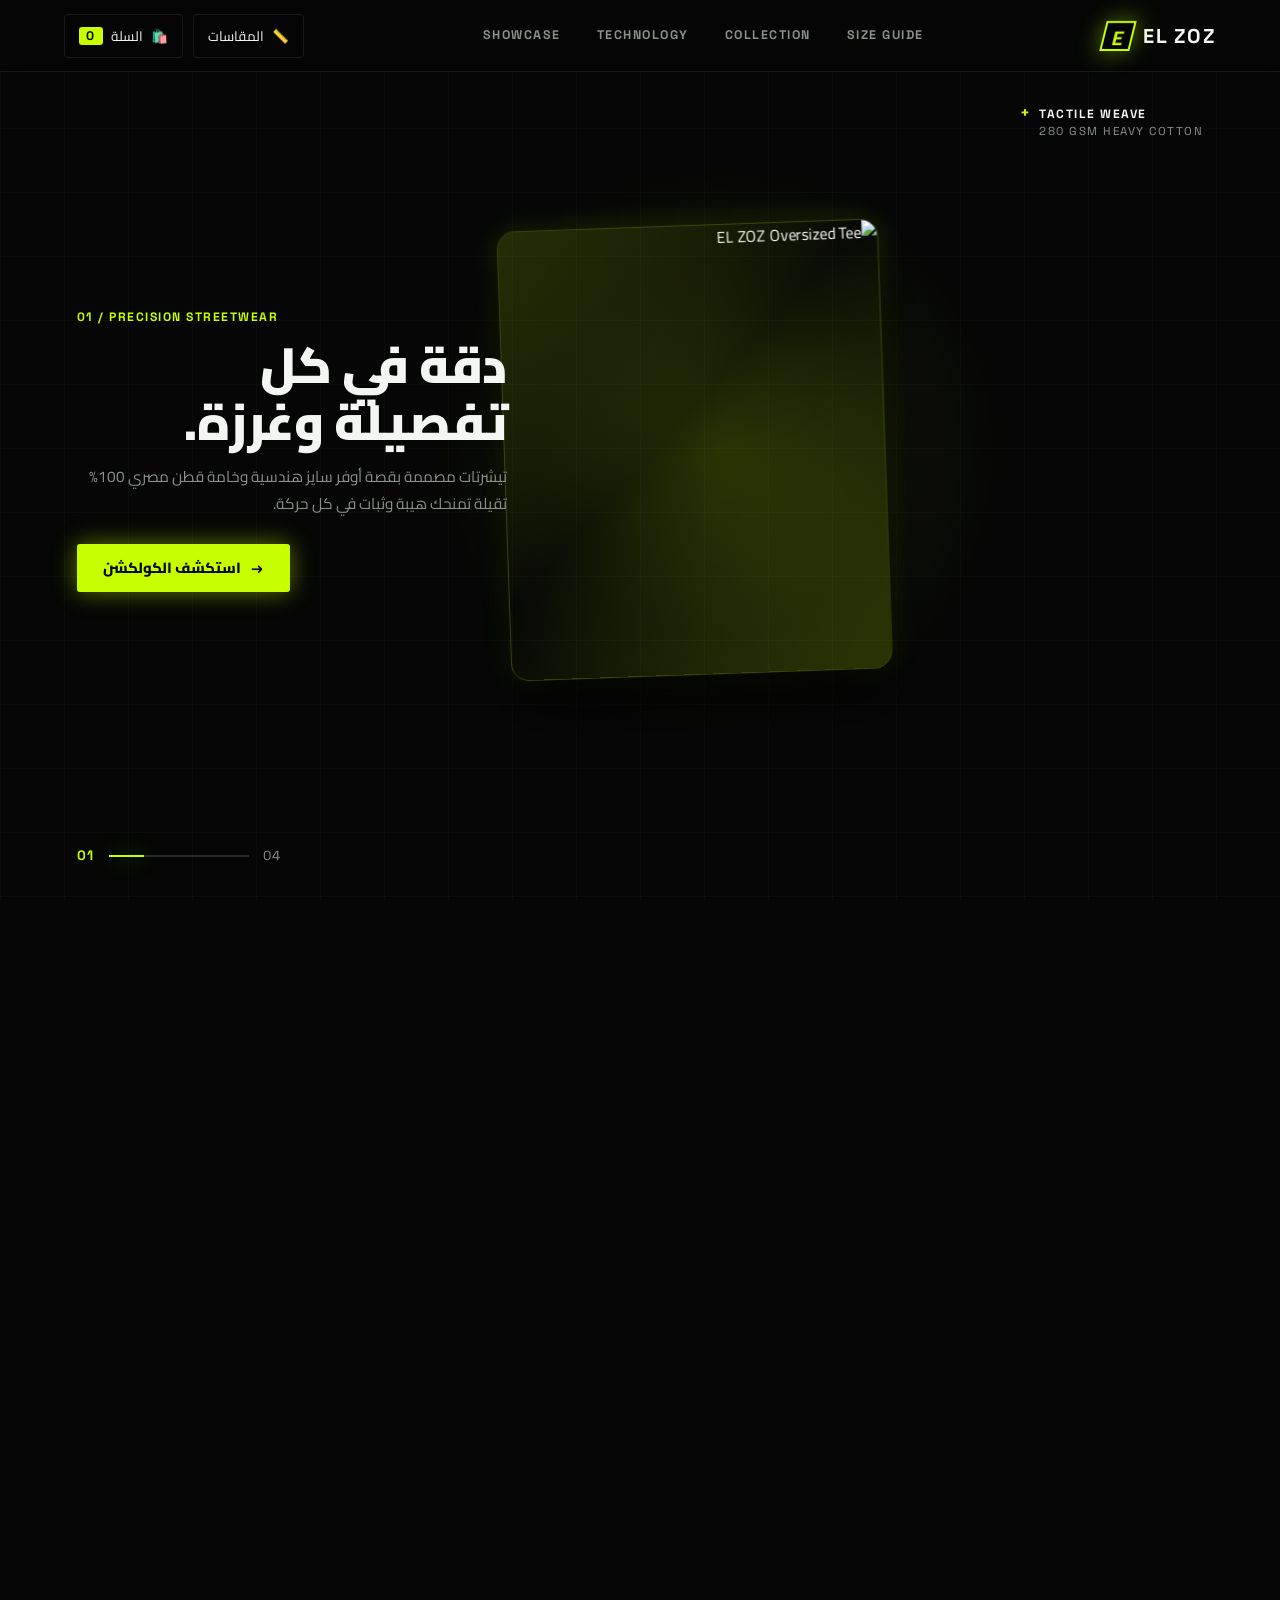
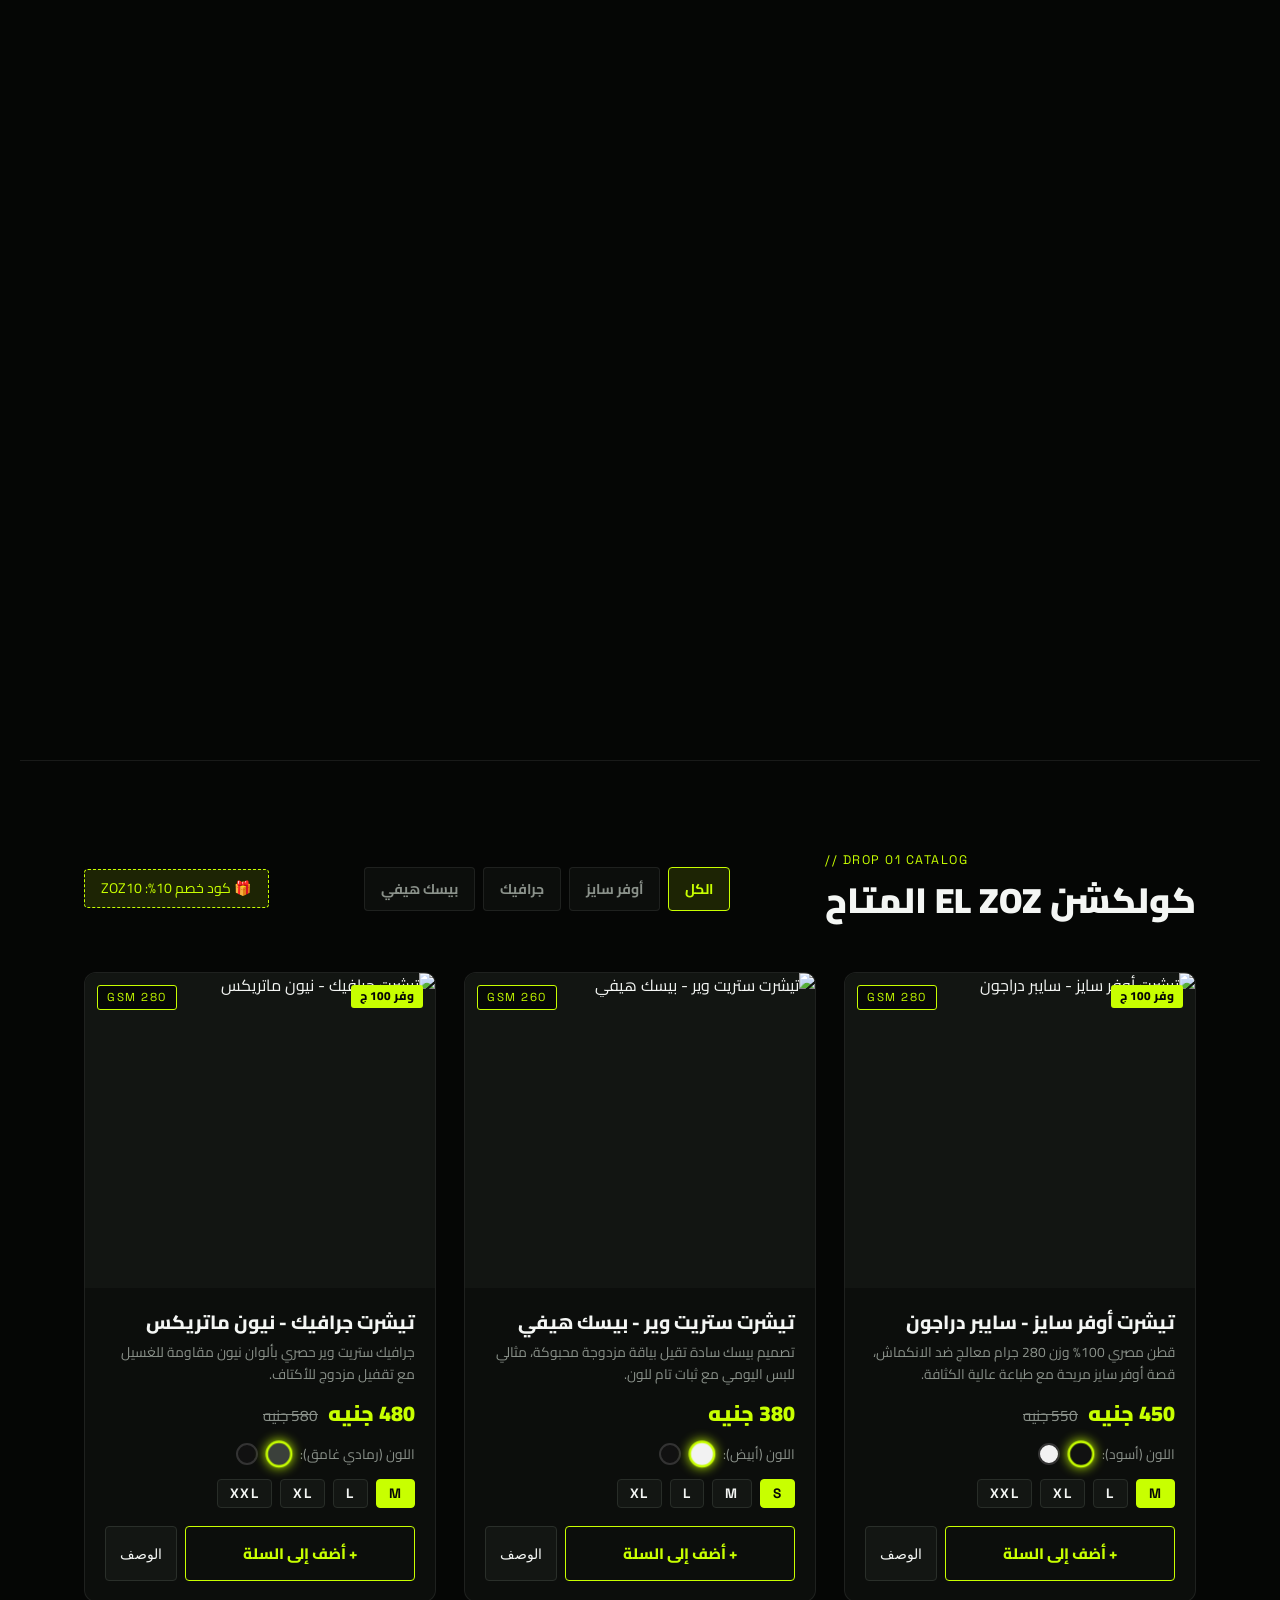
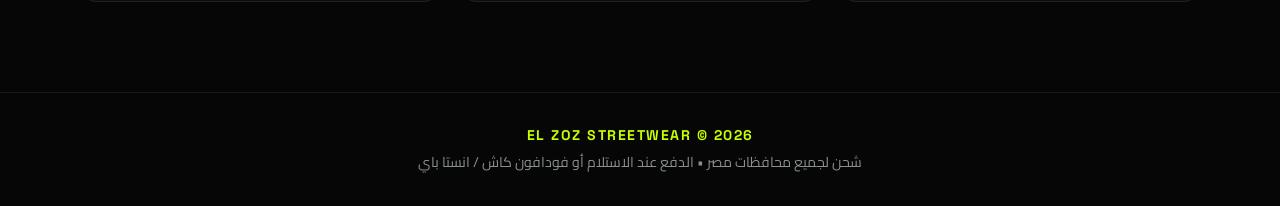
==== index.html @ 8b6547b8 "Initial commit via Netlify [skip ci]" ====
<!DOCTYPE html>
<html lang="ar" dir="rtl">
<head>
    <meta charset="UTF-8">
    <meta name="viewport" content="width=device-width, initial-scale=1.0">
    <title>EL ZOZ | Engineered Streetwear</title>
    <link rel="preconnect" href="https://fonts.googleapis.com">
    <link rel="preconnect" href="https://fonts.gstatic.com" crossorigin>
    <link href="https://fonts.googleapis.com/css2?family=Cairo:wght@400;600;700;800;900&family=Space+Grotesk:wght@500;700&display=swap" rel="stylesheet">
    <link rel="stylesheet" href="css/style.css">
</head>
<body>

    <!-- ================= NAVBAR ================= -->
    <header class="navbar">
        <a href="#showcase" class="brand-logo" dir="ltr">
            <span class="brand-mark" id="navBrandMark">Z</span>
            <span class="brand-name en-font" id="navBrandName">EL ZOZ</span>
        </a>

        <nav class="nav-links en-font" dir="ltr">
            <a href="#showcase" data-jump="0">SHOWCASE</a>
            <a href="#showcase" data-jump="0.55">TECHNOLOGY</a>
            <a href="#collection">COLLECTION</a>
            <a href="javascript:void(0)" onclick="toggleSizeModal(true)">SIZE GUIDE</a>
        </nav>

        <div class="nav-actions">
            <button class="nav-btn" onclick="toggleSizeModal(true)" title="جدول المقاسات">
                <span>📏</span>
                <span class="hide-mobile">المقاسات</span>
            </button>
            <button class="nav-btn cart-trigger" onclick="toggleCart(true)">
                <span>🛍️</span>
                <span class="hide-mobile">السلة</span>
                <span class="cart-badge en-font" id="cartCount">0</span>
            </button>
        </div>
    </header>

    <!-- ================= 4-STAGE SCROLLYTELLING SHOWCASE ================= -->
    <section class="scrolly-wrapper" id="showcase" data-step="1">
        <div class="sticky-stage" id="stickyStage">
            <div class="ambient-glow" id="ambientGlow"></div>
            <div class="tech-grid"></div>

            <!-- العلامة الهندسية العلوية -->
            <div class="hud-telemetry en-font" dir="ltr">
                <span class="plus-mark">+</span>
                <div>
                    <strong id="hudTitle">TACTILE WEAVE</strong>
                    <span id="hudSubtitle">280 GSM HEAVY COTTON</span>
                </div>
            </div>

            <!-- نصوص المرحلة 01 -->
            <div class="stage-copy pos-left active" id="copy-1">
                <span class="stage-tag en-font" dir="ltr" id="stage1Tag">01 / PRECISION STREETWEAR</span>
                <h1 class="stage-title" id="stage1Title">دقة في كل<br>تفصيلة وغرزة.</h1>
                <p class="stage-desc" id="stage1Desc">
                    تيشرتات مصممة بقصة أوفر سايز هندسية وخامة قطن مصري 100% تقيلة تمنحك هيبة وثبات في كل حركة.
                </p>
                <a href="#collection" class="lime-btn">
                    <span>استكشف الكولكشن</span>
                    <span class="en-font">→</span>
                </a>
            </div>

            <!-- نصوص المرحلة 02 -->
            <div class="stage-copy pos-right" id="copy-2">
                <span class="stage-tag en-font" dir="ltr" id="stage2Tag">02 / STREET ARCHITECTURE</span>
                <h2 class="stage-title" id="stage2Title">اكسر<br>المألوف.</h2>
                <p class="stage-desc" id="stage2Desc">
                    كل قطعة مبنية بطبقات طباعة بارزة وتفاصيل جرافيك حصرية تخليك مختلف في أي مكان.
                </p>
            </div>
            <div class="stage-subnote" id="subnote-2">
                كل غرزة معمولة بحساب.
            </div>

            <!-- نصوص المرحلة 03 -->
            <div class="stage-copy pos-left" id="copy-3">
                <span class="stage-tag en-font" dir="ltr" id="stage3Tag">03 / FABRIC TECHNOLOGY</span>
                <h2 class="stage-title" id="stage3Title">مصمم من<br>الداخل ليدوم.</h2>
                <p class="stage-desc" id="stage3Desc">
                    نسيج قطني معالج ضد الانكماش والوبرة مع ياقة مزدوجة محبوكة تحافظ على شكلها الأصلي مهما اتغسلت.
                </p>
                <a href="#collection" class="lime-btn">
                    <span>تصفح الموديلات</span>
                    <span class="en-font">→</span>
                </a>
            </div>

            <!-- نصوص المرحلة 04 -->
            <div class="stage-copy pos-right" id="copy-4">
                <span class="stage-tag en-font" dir="ltr" id="stage4Tag">04 / THE FINAL DROP</span>
                <h2 class="stage-title" id="stage4Title">إحساس مختلف<br>تماماً في اللبس.</h2>
                <p class="stage-desc" id="stage4Desc">
                    إصدار محدود بكميات قليلة جداً.. اختار لونك ومقاسك واطلب أوردرك مباشرة على واتساب.
                </p>
                <a href="#collection" class="lime-btn">
                    <span>تسوق الآن</span>
                    <span class="en-font">↓</span>
                </a>
            </div>

            <!-- العنصر المركزي التفاعلي -->
            <div class="center-stage-object intro-zoom" id="centerObject">
                <div class="garment-frame" id="garmentFrame">
                    <img src="https://images.unsplash.com/photo-1583743814966-8936f5b7be1a?w=800&q=85" 
                         alt="EL ZOZ Oversized Tee" 
                         class="hero-garment" 
                         id="heroGarmentImg">
                    <div class="rim-light"></div>
                </div>

                <!-- العناصر الطايرة في المرحلة 02 -->
                <div class="floating-elements" aria-hidden="true">
                    <div class="float-chip fc-1 en-font" id="chip1">280 GSM</div>
                    <div class="float-chip fc-2 en-font" id="chip2">100% COTTON</div>
                    <div class="float-chip fc-3 en-font" id="chip3">OVERSIZED</div>
                    <div class="float-chip fc-4 en-font" id="chip4">PUFF INK</div>
                    <div class="float-chip fc-5 en-font" id="chip5">DROP 01</div>
                    <div class="float-chip fc-6 en-font" id="chip6">EL ZOZ®</div>
                </div>

                <!-- التشريح الهندسي المفكك في المرحلة 03 -->
                <div class="exploded-anatomy" id="explodedAnatomy" dir="ltr">
                    <div class="anatomy-layer layer-1">
                        <div class="layer-plate collar-plate">
                            <span class="en-font">DOUBLE-RIBBED COLLAR RING</span>
                        </div>
                        <div class="pointer-line right-ptr">
                            <span class="ptr-dot"></span>
                            <span class="ptr-stem"></span>
                            <div class="ptr-text">
                                <strong class="en-font">RIBBED COLLAR</strong>
                                <span dir="rtl">ياقة مزدوجة لا ترتخي</span>
                            </div>
                        </div>
                    </div>

                    <div class="anatomy-layer layer-2">
                        <div class="layer-plate ink-plate">
                            <span class="en-font">HD PUFF GRAPHIC MATRIX</span>
                        </div>
                        <div class="pointer-line left-ptr">
                            <div class="ptr-text">
                                <strong class="en-font">HIGH-DENSITY INK</strong>
                                <span dir="rtl">طباعة بارزة ضد التشقق</span>
                            </div>
                            <span class="ptr-stem"></span>
                            <span class="ptr-dot"></span>
                        </div>
                    </div>

                    <div class="anatomy-layer layer-3">
                        <div class="layer-plate cotton-plate">
                            <span class="en-font">280 GSM EGYPTIAN COTTON CORE</span>
                        </div>
                        <div class="pointer-line right-ptr">
                            <span class="ptr-dot"></span>
                            <span class="ptr-stem"></span>
                            <div class="ptr-text">
                                <strong class="en-font">HEAVYWEIGHT WEAVE</strong>
                                <span dir="rtl">قطن مصري معالج ضد الوبرة</span>
                            </div>
                        </div>
                    </div>

                    <div class="anatomy-layer layer-4">
                        <div class="layer-plate fit-plate">
                            <span class="en-font">DROP-SHOULDER ARCHITECTURE</span>
                        </div>
                        <div class="pointer-line left-ptr">
                            <div class="ptr-text">
                                <strong class="en-font">REINFORCED SEAMS</strong>
                                <span dir="rtl">تقفيل مزدوج لثبات القصة</span>
                            </div>
                            <span class="ptr-stem"></span>
                            <span class="ptr-dot"></span>
                        </div>
                    </div>
                </div>
            </div>

            <!-- شريط التقدم السفلي -->
            <div class="progress-hud en-font" dir="ltr">
                <span class="current-step" id="stepCounter">01</span>
                <div class="progress-bar-bg">
                    <div class="progress-bar-fill" id="progressBarFill"></div>
                </div>
                <span class="total-steps">04</span>
            </div>
        </div>
    </section>

    <!-- ================= STORE CATALOG SECTION ================= -->
    <section class="catalog-section" id="collection">
        <div class="catalog-header">
            <div>
                <span class="section-kicker en-font" dir="ltr">// DROP 01 CATALOG</span>
                <h2 class="section-heading" id="catalogHeading">كولكشن <span>EL ZOZ</span> المتاح</h2>
            </div>

            <div class="filter-tabs" id="filterTabs">
                <button class="filter-btn active" data-filter="all">الكل</button>
                <button class="filter-btn" data-filter="oversized">أوفر سايز</button>
                <button class="filter-btn" data-filter="graphic">جرافيك</button>
                <button class="filter-btn" data-filter="basic">بيسك هيفي</button>
            </div>

            <div class="promo-callout" id="promoBannerText">
                🎁 كود خصم 10%: <strong class="en-font">ZOZ10</strong>
            </div>
        </div>

        <div class="products-grid" id="productsGrid"></div>
    </section>

    <!-- ================= FOOTER ================= -->
    <footer class="site-footer">
        <div class="footer-brand en-font" dir="ltr" id="footerBrandText">EL ZOZ STREETWEAR © 2026</div>
        <p id="footerSubText">شحن لجميع محافظات مصر • الدفع عند الاستلام أو فودافون كاش / انستا باي</p>
    </footer>

    <!-- ================= SIZE GUIDE MODAL ================= -->
    <div class="modal-backdrop" id="sizeModal" onclick="toggleSizeModal(false)">
        <div class="modal-dialog" onclick="event.stopPropagation()">
            <div class="modal-top">
                <h3>📏 جدول مقاسات الأوفر سايز (بالسم)</h3>
                <button class="close-icon" onclick="toggleSizeModal(false)">✖</button>
            </div>
            <p class="modal-sub">المقاسات مصممة بقصة Drop-Shoulder مريحة. لو بتحب المقاس مظبوط أكتر اختار نمرة أصغر.</p>
            <table class="size-table">
                <thead>
                    <tr>
                        <th>المقاس</th>
                        <th>العرض (الصدر)</th>
                        <th>الطول</th>
                        <th>الوزن المقترح</th>
                    </tr>
                </thead>
                <tbody>
                    <tr><td class="en-font">S</td><td>54 سم</td><td>70 سم</td><td>50 - 62 كجم</td></tr>
                    <tr><td class="en-font">M</td><td>56 سم</td><td>72 سم</td><td>62 - 75 كجم</td></tr>
                    <tr><td class="en-font">L</td><td>59 سم</td><td>74 سم</td><td>75 - 88 كجم</td></tr>
                    <tr><td class="en-font">XL</td><td>62 سم</td><td>76 سم</td><td>88 - 102 كجم</td></tr>
                    <tr><td class="en-font">XXL</td><td>65 سم</td><td>78 سم</td><td>102 - 115 كجم</td></tr>
                </tbody>
            </table>
        </div>
    </div>

    <!-- ================= PRODUCT DETAILS MODAL ================= -->
    <div class="modal-backdrop" id="detailsModal" onclick="toggleDetailsModal(false)">
        <div class="modal-dialog details-dialog" onclick="event.stopPropagation()" id="detailsModalBody"></div>
    </div>

    <!-- ================= SLIDE-OUT CART DRAWER ================= -->
    <div class="cart-backdrop" id="cartOverlay" onclick="toggleCart(false)"></div>
    <aside class="cart-drawer" id="cartDrawer">
        <div class="drawer-header">
            <h3>سلة المشتريات 🛍️</h3>
            <button class="close-icon" onclick="toggleCart(false)">✖</button>
        </div>

        <div class="cart-items-list" id="cartItemsList"></div>

        <!-- كوبون الخصم -->
        <div class="coupon-area">
            <div class="coupon-input-group">
                <input type="text" id="promoInput" placeholder="عندك كود خصم؟">
                <button onclick="applyPromoCode()">تطبيق</button>
            </div>
            <small id="promoFeedback" class="promo-feedback"></small>
        </div>

        <!-- بيانات الشحن والدفع -->
        <div class="checkout-panel">
            <div class="summary-row">
                <span>الإجمالي النهائي:</span>
                <span class="final-price" id="cartTotal">0 جنيه</span>
            </div>

            <input type="text" id="custName" placeholder="الاسم بالكامل *" required>
            <input type="tel" id="custPhone" placeholder="رقم الموبايل (واتساب) *" required>
            <input type="text" id="custAddress" placeholder="العنوان بالتفصيل (المحافظة - المنطقة - الشارع) *" required>
            
            <select id="paymentMethod">
                <option value="الدفع عند الاستلام (كاش)">الدفع عند الاستلام (كاش)</option>
                <option value="فودافون كاش / انستا باي">فودافون كاش / انستا باي</option>
            </select>

            <button class="whatsapp-order-btn" onclick="checkoutViaWhatsApp()">
                <span>إتمام الطلب عبر واتساب</span>
                <span>💬</span>
            </button>
        </div>
    </aside>

    <script src="js/products.js"></script>
    <script src="js/scrolly.js"></script>
    <script src="js/cart.js"></script>
</body>
</html>
---- css/style.css ----
/* =========================================================
   EL ZOZ STREETWEAR - CYBER LUXURY THEME
   ========================================================= */
:root {
    --bg-obsidian: #050605;
    --bg-card: #0c0e0c;
    --bg-elevated: #131613;
    --neon-lime: #c8ff00;
    --neon-lime-hover: #d9ff4d;
    --neon-dim: rgba(200, 255, 0, 0.12);
    --neon-glow: 0 0 24px rgba(200, 255, 0, 0.45);
    --text-white: #f4f6f4;
    --text-muted: #8a918a;
    --border-line: rgba(255, 255, 255, 0.08);
}

* {
    box-sizing: border-box;
    margin: 0;
    padding: 0;
}

html {
    scroll-behavior: smooth;
}

body {
    background-color: var(--bg-obsidian);
    color: var(--text-white);
    font-family: 'Cairo', sans-serif;
    overflow-x: hidden;
    line-height: 1.5;
}

.en-font {
    font-family: 'Space Grotesk', sans-serif;
    letter-spacing: 1.5px;
}

/* ================= NAVBAR ================= */
.navbar {
    position: fixed;
    top: 0;
    left: 0;
    right: 0;
    height: 72px;
    padding: 0 5%;
    display: flex;
    justify-content: space-between;
    align-items: center;
    background: rgba(5, 6, 5, 0.72);
    backdrop-filter: blur(14px);
    border-bottom: 1px solid var(--border-line);
    z-index: 1000;
}

.brand-logo {
    display: flex;
    align-items: center;
    gap: 10px;
    text-decoration: none;
    color: var(--text-white);
    font-weight: 700;
    font-size: 1.25rem;
}

.brand-mark {
    width: 30px;
    height: 30px;
    border: 2px solid var(--neon-lime);
    color: var(--neon-lime);
    display: grid;
    place-items: center;
    font-weight: 700;
    transform: skewX(-14deg);
    box-shadow: var(--neon-glow);
}

.nav-links {
    display: flex;
    gap: 36px;
}

.nav-links a {
    color: var(--text-muted);
    text-decoration: none;
    font-size: 0.78rem;
    font-weight: 700;
    transition: color 0.25s ease;
}

.nav-links a:hover {
    color: var(--neon-lime);
}

.nav-actions {
    display: flex;
    align-items: center;
    gap: 10px;
}

.nav-btn {
    background: transparent;
    border: 1px solid var(--border-line);
    color: var(--text-white);
    padding: 8px 14px;
    border-radius: 4px;
    cursor: pointer;
    font-family: 'Cairo', sans-serif;
    font-size: 0.85rem;
    display: flex;
    align-items: center;
    gap: 8px;
    transition: all 0.25s ease;
}

.nav-btn:hover {
    border-color: var(--neon-lime);
    color: var(--neon-lime);
}

.cart-badge {
    background: var(--neon-lime);
    color: #050605;
    font-weight: 800;
    padding: 1px 7px;
    border-radius: 3px;
    font-size: 0.78rem;
}

/* ================= 4-STAGE SCROLLYTELLING ================= */
.scrolly-wrapper {
    position: relative;
    height: 440vh;
}

.sticky-stage {
    position: sticky;
    top: 0;
    height: 100vh;
    width: 100%;
    overflow: hidden;
    display: flex;
    align-items: center;
    justify-content: center;
    background: var(--bg-obsidian);
}

.ambient-glow {
    position: absolute;
    width: 580px;
    height: 580px;
    border-radius: 50%;
    background: radial-gradient(circle, rgba(200, 255, 0, 0.16) 0%, rgba(200, 255, 0, 0.04) 45%, transparent 70%);
    pointer-events: none;
    transition: transform 0.6s ease, opacity 0.6s ease;
}

.tech-grid {
    position: absolute;
    inset: 0;
    background-image: 
        linear-gradient(rgba(255, 255, 255, 0.025) 1px, transparent 1px),
        linear-gradient(90deg, rgba(255, 255, 255, 0.025) 1px, transparent 1px);
    background-size: 64px 64px;
    pointer-events: none;
}

.hud-telemetry {
    position: absolute;
    top: 105px;
    right: 6%;
    display: flex;
    align-items: flex-start;
    gap: 8px;
    font-size: 0.72rem;
    color: var(--text-muted);
    z-index: 15;
    transition: opacity 0.4s ease;
}

.hud-telemetry .plus-mark {
    color: var(--neon-lime);
    font-weight: 700;
    font-size: 1rem;
    line-height: 1;
}

.hud-telemetry strong {
    display: block;
    color: var(--text-white);
    font-size: 0.75rem;
}

.scrolly-wrapper:not([data-step="1"]) .hud-telemetry {
    opacity: 0;
}

.stage-copy {
    position: absolute;
    max-width: 430px;
    z-index: 20;
    opacity: 0;
    pointer-events: none;
    transition: opacity 0.5s ease, transform 0.55s cubic-bezier(0.22, 1, 0.36, 1);
}

.stage-copy.active {
    opacity: 1;
    pointer-events: auto;
    transform: translateY(0) !important;
}

.pos-left {
    left: 6%;
    text-align: left;
    direction: ltr;
    transform: translateY(28px);
}

.pos-left .stage-title,
.pos-left .stage-desc {
    direction: rtl;
    text-align: right;
}

.pos-right {
    right: 6%;
    text-align: right;
    transform: translateY(28px);
}

.stage-tag {
    display: block;
    color: var(--neon-lime);
    font-size: 0.76rem;
    font-weight: 700;
    margin-bottom: 10px;
}

.stage-title {
    font-size: 3.1rem;
    font-weight: 900;
    line-height: 1.15;
    margin-bottom: 14px;
    letter-spacing: -0.5px;
}

.stage-desc {
    color: var(--text-muted);
    font-size: 0.96rem;
    line-height: 1.75;
    margin-bottom: 26px;
}

.lime-btn {
    display: inline-flex;
    align-items: center;
    gap: 10px;
    background: var(--neon-lime);
    color: #050605;
    padding: 13px 26px;
    font-weight: 800;
    font-size: 0.92rem;
    text-decoration: none;
    border-radius: 3px;
    box-shadow: var(--neon-glow);
    transition: transform 0.25s ease, background 0.25s ease;
}

.lime-btn:hover {
    background: var(--neon-lime-hover);
    transform: translateY(-2px);
}

.stage-subnote {
    position: absolute;
    bottom: 92px;
    left: 6%;
    color: var(--text-muted);
    font-size: 0.95rem;
    font-weight: 600;
    opacity: 0;
    transform: translateY(15px);
    transition: all 0.45s ease;
    z-index: 20;
}

.scrolly-wrapper[data-step="2"] .stage-subnote {
    opacity: 1;
    transform: translateY(0);
}

.center-stage-object {
    position: relative;
    width: 390px;
    height: 450px;
    display: flex;
    align-items: center;
    justify-content: center;
    perspective: 1100px;
    transition: transform 0.65s cubic-bezier(0.22, 1, 0.36, 1);
    z-index: 10;
}

.center-stage-object.intro-zoom {
    animation: cinematicPullBack 1.35s cubic-bezier(0.16, 1, 0.3, 1) forwards;
}

@keyframes cinematicPullBack {
    0% {
        transform: scale(1.85) rotate(-8deg);
        filter: brightness(1.3);
    }
    100% {
        transform: scale(1) rotate(0deg);
        filter: brightness(1);
    }
}

.garment-frame {
    position: relative;
    width: 100%;
    height: 100%;
    border-radius: 18px;
    overflow: hidden;
    border: 1px solid rgba(200, 255, 0, 0.25);
    box-shadow: 0 30px 60px rgba(0, 0, 0, 0.9), 0 0 30px rgba(200, 255, 0, 0.14);
    transition: opacity 0.45s ease, transform 0.6s cubic-bezier(0.22, 1, 0.36, 1);
}

.hero-garment {
    width: 100%;
    height: 100%;
    object-fit: cover;
    display: block;
}

.rim-light {
    position: absolute;
    inset: 0;
    background: linear-gradient(135deg, rgba(200, 255, 0, 0.16) 0%, transparent 45%, rgba(200, 255, 0, 0.18) 100%);
    pointer-events: none;
}

.scrolly-wrapper[data-step="3"] .garment-frame {
    opacity: 0;
    transform: scale(0.85);
    pointer-events: none;
}

.floating-elements {
    position: absolute;
    inset: -40px;
    pointer-events: none;
}

.float-chip {
    position: absolute;
    background: rgba(12, 14, 12, 0.92);
    border: 1px solid var(--neon-lime);
    color: var(--neon-lime);
    padding: 7px 14px;
    font-size: 0.75rem;
    font-weight: 700;
    border-radius: 4px;
    box-shadow: 0 12px 25px rgba(0, 0, 0, 0.8), 0 0 14px rgba(200, 255, 0, 0.25);
    opacity: 0;
    transform: scale(0.4) translate(0, 0);
    transition: all 0.6s cubic-bezier(0.22, 1, 0.36, 1);
}

.scrolly-wrapper[data-step="2"] .float-chip {
    opacity: 1;
}

.scrolly-wrapper[data-step="2"] .fc-1 { top: -15px; left: -45px; transform: scale(1) rotate(-8deg); }
.scrolly-wrapper[data-step="2"] .fc-2 { top: 20px; right: -55px; transform: scale(1) rotate(6deg); transition-delay: 0.05s; }
.scrolly-wrapper[data-step="2"] .fc-3 { top: 48%; left: -75px; transform: scale(1) rotate(-4deg); transition-delay: 0.1s; }
.scrolly-wrapper[data-step="2"] .fc-4 { bottom: 35px; right: -60px; transform: scale(1) rotate(9deg); transition-delay: 0.14s; }
.scrolly-wrapper[data-step="2"] .fc-5 { bottom: -18px; left: 25px; transform: scale(1) rotate(-6deg); transition-delay: 0.18s; }
.scrolly-wrapper[data-step="2"] .fc-6 { top: -25px; right: 35px; transform: scale(1) rotate(4deg); transition-delay: 0.22s; }

.exploded-anatomy {
    position: absolute;
    inset: 0;
    display: flex;
    flex-direction: column;
    justify-content: space-between;
    align-items: center;
    padding: 25px 0;
    opacity: 0;
    transform: scale(0.9);
    pointer-events: none;
    transition: all 0.55s cubic-bezier(0.22, 1, 0.36, 1);
}

.scrolly-wrapper[data-step="3"] .exploded-anatomy {
    opacity: 1;
    transform: scale(1);
}

.anatomy-layer {
    position: relative;
    width: 240px;
    display: flex;
    align-items: center;
    justify-content: center;
    transition: transform 0.6s cubic-bezier(0.22, 1, 0.36, 1);
}

.layer-plate {
    width: 100%;
    padding: 14px 16px;
    background: linear-gradient(145deg, #141814, #090b09);
    border: 1px solid var(--neon-lime);
    border-radius: 8px;
    text-align: center;
    font-size: 0.72rem;
    font-weight: 700;
    color: var(--neon-lime);
    box-shadow: 0 15px 30px rgba(0, 0, 0, 0.85), inset 0 0 15px rgba(200, 255, 0, 0.12);
    transform: perspective(600px) rotateX(28deg) rotateZ(-6deg);
}

.ink-plate {
    border-style: dashed;
    background: rgba(200, 255, 0, 0.08);
}

.pointer-line {
    position: absolute;
    display: flex;
    align-items: center;
    gap: 8px;
    white-space: nowrap;
}

.right-ptr { left: calc(100% + 12px); }
.left-ptr { right: calc(100% + 12px); text-align: right; }

.ptr-dot {
    width: 8px;
    height: 8px;
    background: var(--neon-lime);
    border-radius: 50%;
    box-shadow: 0 0 10px var(--neon-lime);
}

.ptr-stem {
    width: 45px;
    height: 1px;
    background: rgba(200, 255, 0, 0.65);
}

.ptr-text strong {
    display: block;
    font-size: 0.72rem;
    color: var(--text-white);
}

.ptr-text span {
    display: block;
    font-size: 0.72rem;
    color: var(--text-muted);
}

.progress-hud {
    position: absolute;
    bottom: 34px;
    left: 6%;
    display: flex;
    align-items: center;
    gap: 14px;
    z-index: 25;
}

.current-step {
    color: var(--neon-lime);
    font-weight: 700;
    font-size: 0.85rem;
}

.progress-bar-bg {
    width: 140px;
    height: 2px;
    background: rgba(255, 255, 255, 0.15);
    position: relative;
}

.progress-bar-fill {
    position: absolute;
    top: 0;
    left: 0;
    height: 100%;
    width: 25%;
    background: var(--neon-lime);
    box-shadow: var(--neon-glow);
    transition: width 0.35s ease;
}

.total-steps {
    color: var(--text-muted);
    font-size: 0.82rem;
}

/* ================= STORE CATALOG SECTION ================= */
.catalog-section {
    max-width: 1240px;
    margin: 0 auto;
    padding: 90px 5%;
    border-top: 1px solid var(--border-line);
}

.catalog-header {
    display: flex;
    justify-content: space-between;
    align-items: center;
    flex-wrap: wrap;
    gap: 20px;
    margin-bottom: 45px;
}

.section-kicker {
    color: var(--neon-lime);
    font-size: 0.78rem;
    display: block;
    margin-bottom: 4px;
}

.section-heading {
    font-size: 2.2rem;
    font-weight: 900;
}

.section-heading span {
    color: var(--neon-lime);
}

.filter-tabs {
    display: flex;
    gap: 8px;
    flex-wrap: wrap;
}

.filter-btn {
    background: var(--bg-card);
    border: 1px solid var(--border-line);
    color: var(--text-muted);
    padding: 8px 16px;
    border-radius: 4px;
    cursor: pointer;
    font-family: 'Cairo', sans-serif;
    font-weight: 700;
    font-size: 0.88rem;
    transition: 0.25s;
}

.filter-btn.active,
.filter-btn:hover {
    border-color: var(--neon-lime);
    color: var(--neon-lime);
    background: var(--neon-dim);
}

.promo-callout {
    background: var(--neon-dim);
    border: 1px dashed var(--neon-lime);
    color: var(--neon-lime);
    padding: 8px 16px;
    border-radius: 4px;
    font-size: 0.88rem;
}

.products-grid {
    display: grid;
    grid-template-columns: repeat(auto-fill, minmax(295px, 1fr));
    gap: 28px;
}

.product-card {
    background: var(--bg-card);
    border: 1px solid var(--border-line);
    border-radius: 12px;
    overflow: hidden;
    display: flex;
    flex-direction: column;
    transition: transform 0.3s ease, border-color 0.3s ease, box-shadow 0.3s ease;
}

.product-card:hover {
    transform: translateY(-6px);
    border-color: var(--neon-lime);
    box-shadow: 0 20px 40px rgba(0, 0, 0, 0.8), 0 0 20px rgba(200, 255, 0, 0.14);
}

.card-media {
    position: relative;
    height: 315px;
    background: #121512;
    overflow: hidden;
    cursor: pointer;
}

.card-media img {
    width: 100%;
    height: 100%;
    object-fit: cover;
    transition: transform 0.5s ease;
}

.product-card:hover .card-media img {
    transform: scale(1.06);
}

.gsm-tag {
    position: absolute;
    top: 12px;
    left: 12px;
    background: rgba(5, 6, 5, 0.85);
    border: 1px solid var(--neon-lime);
    color: var(--neon-lime);
    padding: 3px 9px;
    font-size: 0.72rem;
    border-radius: 3px;
}

.sale-tag {
    position: absolute;
    top: 12px;
    right: 12px;
    background: var(--neon-lime);
    color: #050605;
    font-weight: 800;
    padding: 3px 9px;
    font-size: 0.74rem;
    border-radius: 3px;
}

.card-content {
    padding: 20px;
    display: flex;
    flex-direction: column;
    flex-grow: 1;
}

.card-title {
    font-size: 1.2rem;
    font-weight: 800;
    margin-bottom: 6px;
}

.card-desc {
    color: var(--text-muted);
    font-size: 0.86rem;
    line-height: 1.55;
    margin-bottom: 12px;
    display: -webkit-box;
    -webkit-line-clamp: 2;
    -webkit-box-orient: vertical;
    overflow: hidden;
}

.price-row {
    display: flex;
    align-items: baseline;
    gap: 10px;
    margin-bottom: 14px;
}

.card-price {
    color: var(--neon-lime);
    font-size: 1.35rem;
    font-weight: 900;
}

.old-price {
    color: var(--text-muted);
    text-decoration: line-through;
    font-size: 0.95rem;
}

.color-picker-row {
    display: flex;
    align-items: center;
    gap: 10px;
    margin-bottom: 14px;
}

.color-swatch {
    width: 22px;
    height: 22px;
    border-radius: 50%;
    border: 2px solid #333;
    cursor: pointer;
    transition: 0.2s;
}

.color-swatch.active {
    border-color: var(--neon-lime);
    transform: scale(1.22);
    box-shadow: 0 0 10px var(--neon-lime);
}

.size-picker-row {
    display: flex;
    gap: 8px;
    margin-bottom: 18px;
    flex-wrap: wrap;
}

.size-option {
    background: var(--bg-elevated);
    border: 1px solid #282d28;
    color: var(--text-white);
    padding: 5px 12px;
    border-radius: 4px;
    cursor: pointer;
    font-size: 0.85rem;
    font-weight: 700;
    transition: 0.2s;
}

.size-option.active {
    background: var(--neon-lime);
    color: #050605;
    border-color: var(--neon-lime);
}

.card-actions-row {
    margin-top: auto;
    display: flex;
    gap: 8px;
}

.add-to-cart-btn {
    flex-grow: 1;
    padding: 12px;
    background: transparent;
    border: 1px solid var(--neon-lime);
    color: var(--neon-lime);
    font-family: 'Cairo', sans-serif;
    font-weight: 800;
    font-size: 0.95rem;
    border-radius: 4px;
    cursor: pointer;
    transition: 0.25s;
}

.add-to-cart-btn:hover {
    background: var(--neon-lime);
    color: #050605;
    box-shadow: var(--neon-glow);
}

.info-icon-btn {
    padding: 0 14px;
    background: var(--bg-elevated);
    border: 1px solid #2a2f2a;
    color: var(--text-white);
    border-radius: 4px;
    cursor: pointer;
    font-size: 0.9rem;
    transition: 0.2s;
}

.info-icon-btn:hover {
    border-color: var(--neon-lime);
    color: var(--neon-lime);
}

/* ================= FOOTER ================= */
.site-footer {
    border-top: 1px solid var(--border-line);
    padding: 32px 5%;
    text-align: center;
    color: var(--text-muted);
    font-size: 0.88rem;
}

.footer-brand {
    color: var(--neon-lime);
    font-weight: 700;
    margin-bottom: 6px;
}

/* ================= MODAL & CART DRAWER ================= */
.modal-backdrop,
.cart-backdrop {
    position: fixed;
    inset: 0;
    background: rgba(0, 0, 0, 0.82);
    display: none;
    z-index: 2000;
}

.modal-backdrop {
    place-items: center;
    padding: 20px;
}

.modal-dialog {
    background: var(--bg-card);
    border: 1px solid var(--neon-lime);
    border-radius: 10px;
    padding: 24px;
    max-width: 500px;
    width: 100%;
    box-shadow: var(--neon-glow);
}

.details-dialog img {
    width: 100%;
    height: 280px;
    object-fit: cover;
    border-radius: 8px;
    margin-bottom: 14px;
}

.modal-top,
.drawer-header {
    display: flex;
    justify-content: space-between;
    align-items: center;
    margin-bottom: 14px;
}

.modal-sub {
    color: var(--text-muted);
    font-size: 0.85rem;
    margin-bottom: 14px;
}

.close-icon {
    background: none;
    border: none;
    color: var(--text-white);
    font-size: 1.3rem;
    cursor: pointer;
}

.size-table {
    width: 100%;
    border-collapse: collapse;
    text-align: center;
}

.size-table th,
.size-table td {
    border: 1px solid #232823;
    padding: 10px;
    font-size: 0.88rem;
}

.size-table th {
    background: var(--bg-elevated);
    color: var(--neon-lime);
}

.cart-drawer {
    position: fixed;
    top: 0;
    left: -430px;
    width: 100%;
    max-width: 420px;
    height: 100vh;
    background: #0a0c0a;
    border-right: 1px solid var(--neon-lime);
    padding: 22px;
    z-index: 2001;
    transition: left 0.35s cubic-bezier(0.22, 1, 0.36, 1);
    display: flex;
    flex-direction: column;
    overflow-y: auto;
}

.cart-drawer.open { left: 0; }

.drawer-header {
    padding-bottom: 14px;
    border-bottom: 1px solid var(--border-line);
}

.cart-items-list {
    flex-grow: 1;
    display: flex;
    flex-direction: column;
    gap: 12px;
    margin-bottom: 16px;
}

.cart-item-card {
    background: var(--bg-elevated);
    border: 1px solid var(--border-line);
    padding: 12px;
    border-radius: 6px;
    display: flex;
    justify-content: space-between;
    align-items: center;
    gap: 10px;
}

.qty-controls {
    display: flex;
    align-items: center;
    gap: 8px;
    margin-top: 6px;
}

.qty-btn {
    width: 24px;
    height: 24px;
    background: #1d221d;
    border: 1px solid #333;
    color: #fff;
    border-radius: 4px;
    cursor: pointer;
}

.remove-btn {
    background: rgba(255, 65, 65, 0.14);
    color: #ff5c5c;
    border: none;
    padding: 6px 10px;
    border-radius: 4px;
    cursor: pointer;
    font-family: 'Cairo', sans-serif;
    font-size: 0.8rem;
}

.coupon-area { margin-bottom: 12px; }
.coupon-input-group { display: flex; gap: 8px; }

.coupon-input-group input,
.checkout-panel input,
.checkout-panel select {
    width: 100%;
    padding: 10px;
    background: var(--bg-elevated);
    border: 1px solid #282d28;
    color: var(--text-white);
    border-radius: 4px;
    font-family: 'Cairo', sans-serif;
    font-size: 0.9rem;
}

.coupon-input-group button {
    padding: 0 16px;
    background: var(--neon-lime);
    color: #050605;
    border: none;
    border-radius: 4px;
    font-family: 'Cairo', sans-serif;
    font-weight: 800;
    cursor: pointer;
}

.promo-feedback {
    display: block;
    margin-top: 5px;
    font-size: 0.8rem;
}

.checkout-panel {
    border-top: 1px solid var(--border-line);
    padding-top: 14px;
    display: flex;
    flex-direction: column;
    gap: 10px;
}

.summary-row {
    display: flex;
    justify-content: space-between;
    font-weight: 800;
    font-size: 1.1rem;
    color: var(--neon-lime);
}

.whatsapp-order-btn {
    width: 100%;
    padding: 14px;
    background: #25D366;
    color: #050605;
    border: none;
    border-radius: 6px;
    font-family: 'Cairo', sans-serif;
    font-size: 1.05rem;
    font-weight: 900;
    cursor: pointer;
    display: flex;
    justify-content: center;
    align-items: center;
    gap: 8px;
    transition: 0.25s;
}

.whatsapp-order-btn:hover {
    background: #1ebe5d;
    box-shadow: 0 0 20px rgba(37, 211, 102, 0.45);
}

@media (max-width: 960px) {
    .nav-links, .hud-telemetry { display: none; }
    .center-stage-object { width: 255px; height: 300px; }
    .stage-copy {
        max-width: 90%;
        left: 5% !important;
        right: 5% !important;
        bottom: 82px;
        text-align: center !important;
    }
    .stage-copy .stage-title,
    .stage-copy .stage-desc { text-align: center; }
    .stage-title { font-size: 2.1rem; }
    .pointer-line, .stage-subnote { display: none; }
}
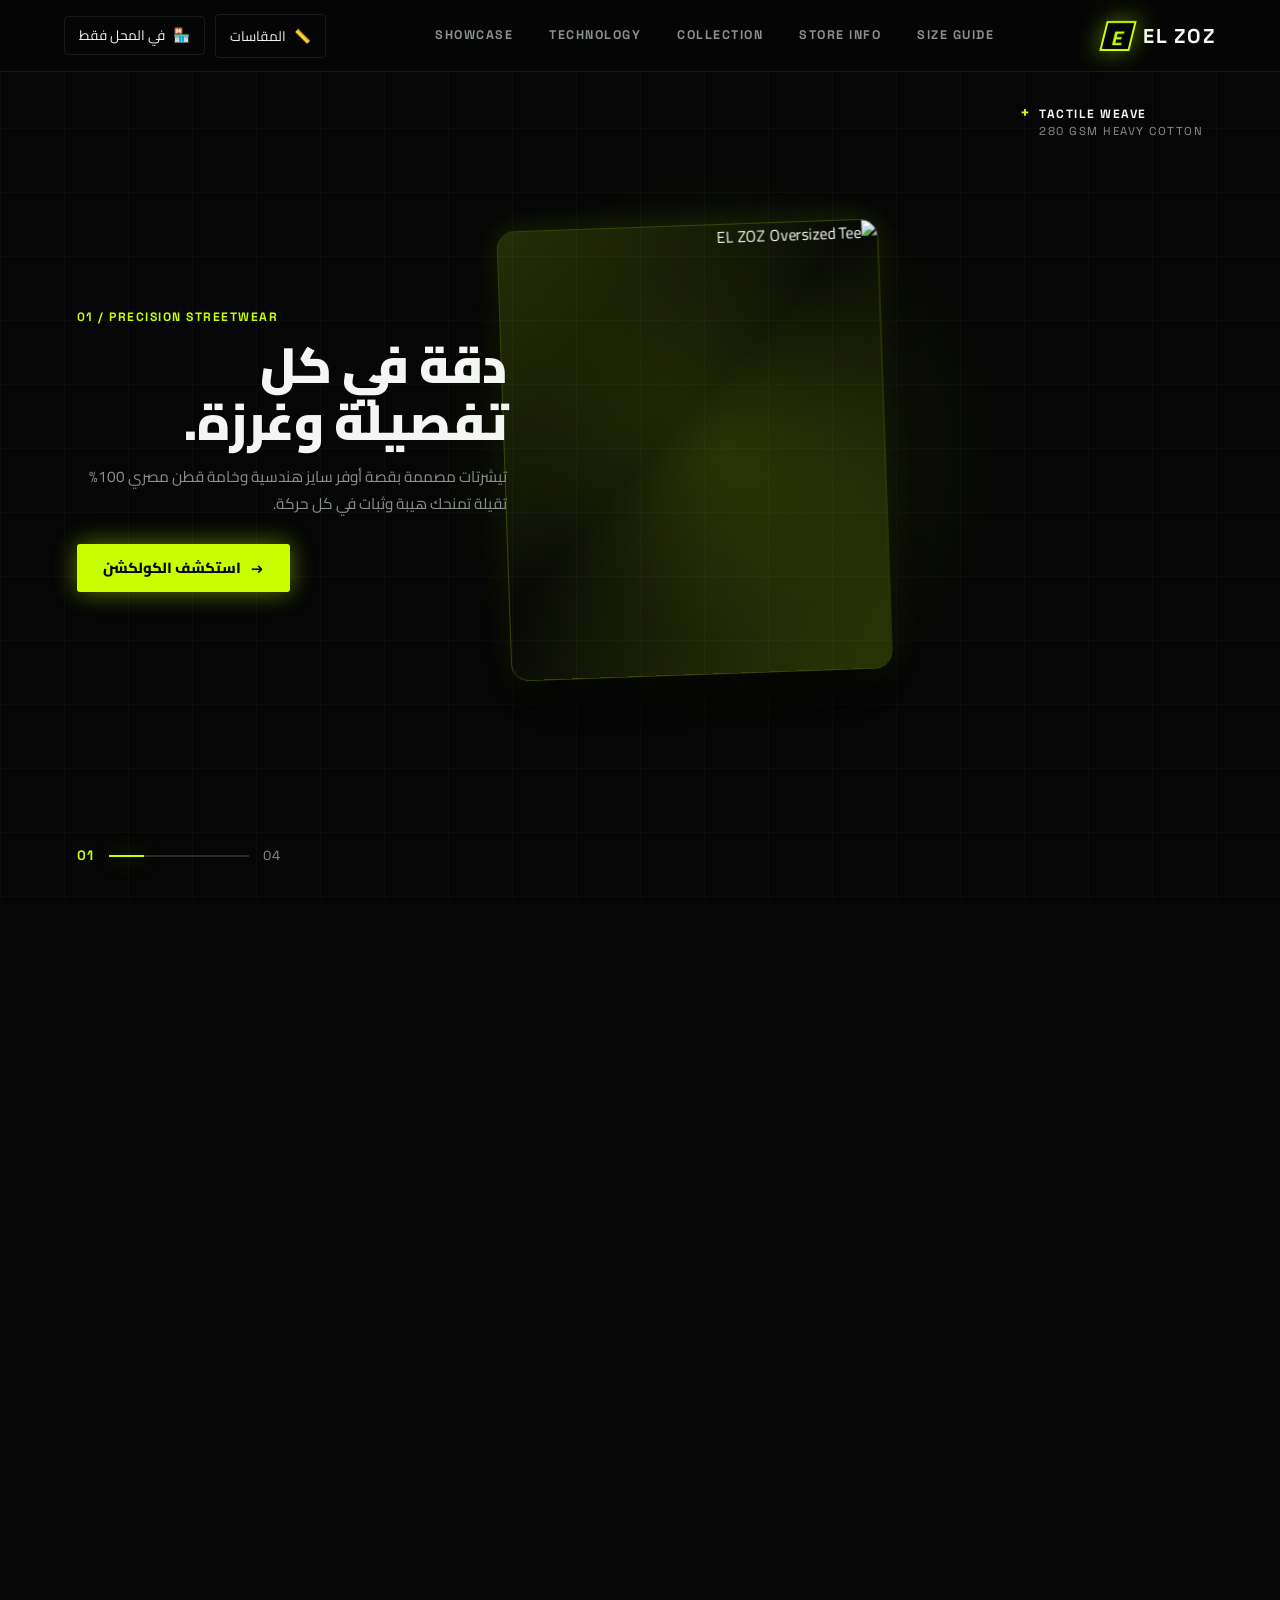
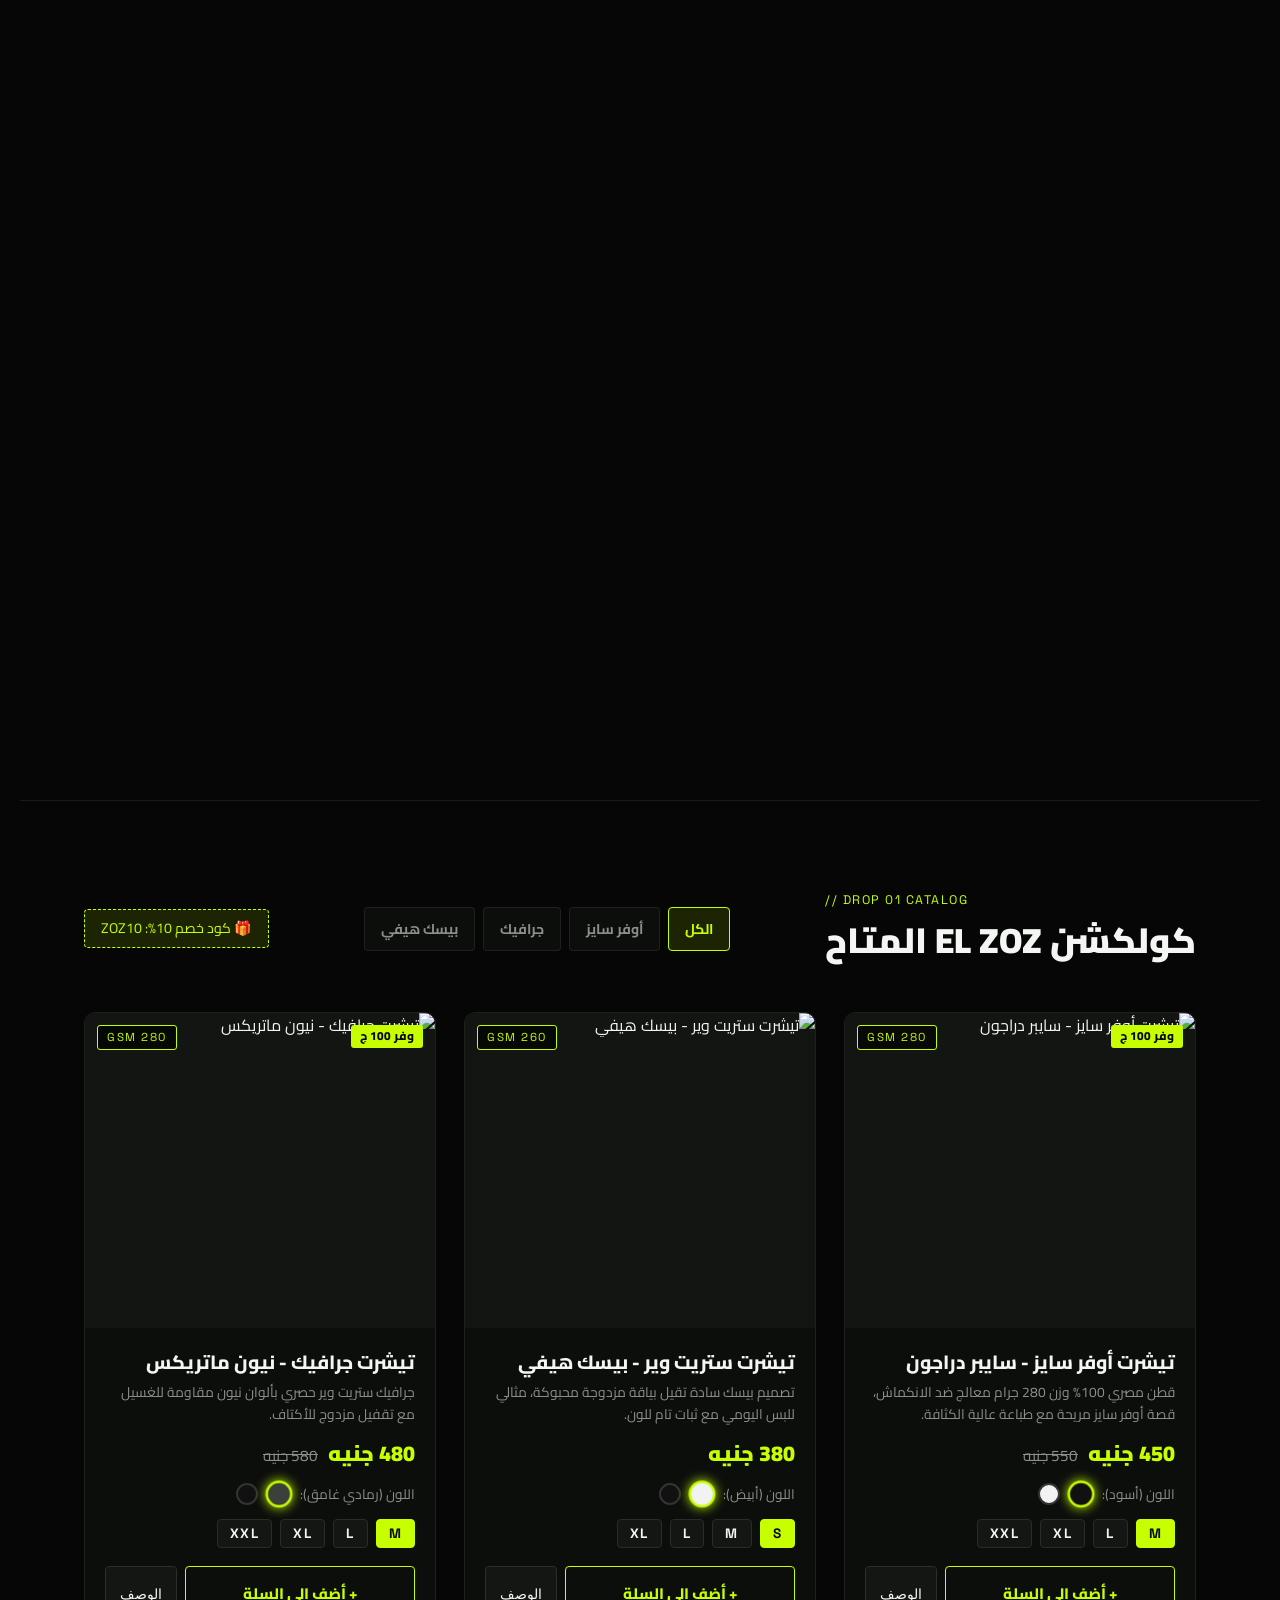
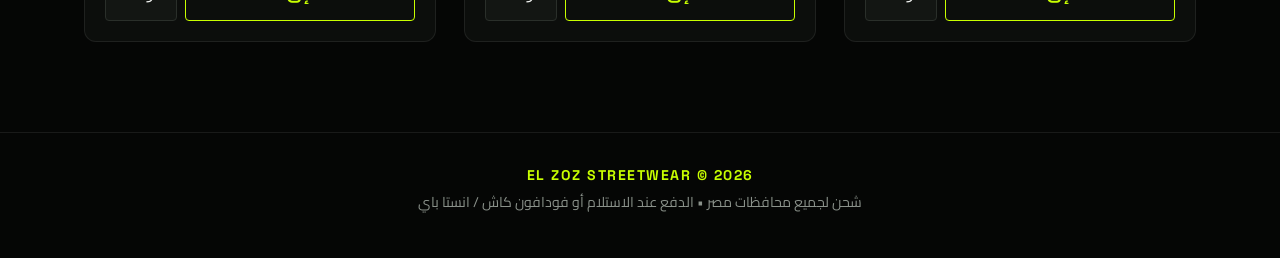
==== commit bf2e2d37: "Add files via upload" ====
--- a/index.html
+++ b/index.html
@@ -3,6 +3,7 @@
 <head>
     <meta charset="UTF-8">
     <meta name="viewport" content="width=device-width, initial-scale=1.0">
+    <meta name="theme-color" id="browserThemeMeta" content="#09090b">
     <title>EL ZOZ | Engineered Streetwear</title>
     <link rel="preconnect" href="https://fonts.googleapis.com">
     <link rel="preconnect" href="https://fonts.gstatic.com" crossorigin>
@@ -22,6 +23,7 @@
             <a href="#showcase" data-jump="0">SHOWCASE</a>
             <a href="#showcase" data-jump="0.55">TECHNOLOGY</a>
             <a href="#collection">COLLECTION</a>
+            <a href="#store-info">STORE INFO</a>
             <a href="javascript:void(0)" onclick="toggleSizeModal(true)">SIZE GUIDE</a>
         </nav>
 
@@ -30,11 +32,10 @@
                 <span>📏</span>
                 <span class="hide-mobile">المقاسات</span>
             </button>
-            <button class="nav-btn cart-trigger" onclick="toggleCart(true)">
-                <span>🛍️</span>
-                <span class="hide-mobile">السلة</span>
-                <span class="cart-badge en-font" id="cartCount">0</span>
-            </button>
+            <a href="#store-info" class="nav-btn" style="text-decoration:none;">
+                <span>🏪</span>
+                <span class="hide-mobile">في المحل فقط</span>
+            </a>
         </div>
     </header>
 
@@ -44,7 +45,6 @@
             <div class="ambient-glow" id="ambientGlow"></div>
             <div class="tech-grid"></div>
 
-            <!-- العلامة الهندسية العلوية -->
             <div class="hud-telemetry en-font" dir="ltr">
                 <span class="plus-mark">+</span>
                 <div>
@@ -53,7 +53,6 @@
                 </div>
             </div>
 
-            <!-- نصوص المرحلة 01 -->
             <div class="stage-copy pos-left active" id="copy-1">
                 <span class="stage-tag en-font" dir="ltr" id="stage1Tag">01 / PRECISION STREETWEAR</span>
                 <h1 class="stage-title" id="stage1Title">دقة في كل<br>تفصيلة وغرزة.</h1>
@@ -66,7 +65,6 @@
                 </a>
             </div>
 
-            <!-- نصوص المرحلة 02 -->
             <div class="stage-copy pos-right" id="copy-2">
                 <span class="stage-tag en-font" dir="ltr" id="stage2Tag">02 / STREET ARCHITECTURE</span>
                 <h2 class="stage-title" id="stage2Title">اكسر<br>المألوف.</h2>
@@ -78,7 +76,6 @@
                 كل غرزة معمولة بحساب.
             </div>
 
-            <!-- نصوص المرحلة 03 -->
             <div class="stage-copy pos-left" id="copy-3">
                 <span class="stage-tag en-font" dir="ltr" id="stage3Tag">03 / FABRIC TECHNOLOGY</span>
                 <h2 class="stage-title" id="stage3Title">مصمم من<br>الداخل ليدوم.</h2>
@@ -91,20 +88,18 @@
                 </a>
             </div>
 
-            <!-- نصوص المرحلة 04 -->
             <div class="stage-copy pos-right" id="copy-4">
                 <span class="stage-tag en-font" dir="ltr" id="stage4Tag">04 / THE FINAL DROP</span>
                 <h2 class="stage-title" id="stage4Title">إحساس مختلف<br>تماماً في اللبس.</h2>
                 <p class="stage-desc" id="stage4Desc">
-                    إصدار محدود بكميات قليلة جداً.. اختار لونك ومقاسك واطلب أوردرك مباشرة على واتساب.
+                    إصدار محدود بكميات قليلة جداً.. شوف الألوان والمقاسات المتاحة ونورنا في المحل للمعاينة والاستلام.
                 </p>
                 <a href="#collection" class="lime-btn">
-                    <span>تسوق الآن</span>
+                    <span>تصفح المتاح</span>
                     <span class="en-font">↓</span>
                 </a>
             </div>
 
-            <!-- العنصر المركزي التفاعلي -->
             <div class="center-stage-object intro-zoom" id="centerObject">
                 <div class="garment-frame" id="garmentFrame">
                     <img src="https://images.unsplash.com/photo-1583743814966-8936f5b7be1a?w=800&q=85" 
@@ -114,7 +109,6 @@
                     <div class="rim-light"></div>
                 </div>
 
-                <!-- العناصر الطايرة في المرحلة 02 -->
                 <div class="floating-elements" aria-hidden="true">
                     <div class="float-chip fc-1 en-font" id="chip1">280 GSM</div>
                     <div class="float-chip fc-2 en-font" id="chip2">100% COTTON</div>
@@ -124,7 +118,6 @@
                     <div class="float-chip fc-6 en-font" id="chip6">EL ZOZ®</div>
                 </div>
 
-                <!-- التشريح الهندسي المفكك في المرحلة 03 -->
                 <div class="exploded-anatomy" id="explodedAnatomy" dir="ltr">
                     <div class="anatomy-layer layer-1">
                         <div class="layer-plate collar-plate">
@@ -184,7 +177,6 @@
                 </div>
             </div>
 
-            <!-- شريط التقدم السفلي -->
             <div class="progress-hud en-font" dir="ltr">
                 <span class="current-step" id="stepCounter">01</span>
                 <div class="progress-bar-bg">
@@ -194,6 +186,9 @@
             </div>
         </div>
     </section>
+
+    <!-- ================= STORE HOURS & CONTACT BANNER ================= -->
+    <section id="store-info" style="max-width:1280px;margin:40px auto 0;padding:0 20px;"></section>
 
     <!-- ================= STORE CATALOG SECTION ================= -->
     <section class="catalog-section" id="collection">
@@ -211,7 +206,7 @@
             </div>
 
             <div class="promo-callout" id="promoBannerText">
-                🎁 كود خصم 10%: <strong class="en-font">ZOZ10</strong>
+                🏪 <strong>البيع والدفع داخل المحل فقط</strong> • لا يوجد أوردرات أونلاين
             </div>
         </div>
 
@@ -221,7 +216,8 @@
     <!-- ================= FOOTER ================= -->
     <footer class="site-footer">
         <div class="footer-brand en-font" dir="ltr" id="footerBrandText">EL ZOZ STREETWEAR © 2026</div>
-        <p id="footerSubText">شحن لجميع محافظات مصر • الدفع عند الاستلام أو فودافون كاش / انستا باي</p>
+        <p id="footerSubText">البيع والدفع داخل المحل فقط • لا يوجد شحن أو أوردرات أونلاين</p>
+        <div id="footerSocialLinks" style="margin-top:12px;display:flex;justify-content:center;gap:12px;flex-wrap:wrap;"></div>
     </footer>
 
     <!-- ================= SIZE GUIDE MODAL ================= -->
@@ -257,50 +253,21 @@
         <div class="modal-dialog details-dialog" onclick="event.stopPropagation()" id="detailsModalBody"></div>
     </div>
 
-    <!-- ================= SLIDE-OUT CART DRAWER ================= -->
-    <div class="cart-backdrop" id="cartOverlay" onclick="toggleCart(false)"></div>
-    <aside class="cart-drawer" id="cartDrawer">
-        <div class="drawer-header">
-            <h3>سلة المشتريات 🛍️</h3>
-            <button class="close-icon" onclick="toggleCart(false)">✖</button>
-        </div>
-
-        <div class="cart-items-list" id="cartItemsList"></div>
-
-        <!-- كوبون الخصم -->
-        <div class="coupon-area">
-            <div class="coupon-input-group">
-                <input type="text" id="promoInput" placeholder="عندك كود خصم؟">
-                <button onclick="applyPromoCode()">تطبيق</button>
-            </div>
-            <small id="promoFeedback" class="promo-feedback"></small>
-        </div>
-
-        <!-- بيانات الشحن والدفع -->
-        <div class="checkout-panel">
-            <div class="summary-row">
-                <span>الإجمالي النهائي:</span>
-                <span class="final-price" id="cartTotal">0 جنيه</span>
-            </div>
-
-            <input type="text" id="custName" placeholder="الاسم بالكامل *" required>
-            <input type="tel" id="custPhone" placeholder="رقم الموبايل (واتساب) *" required>
-            <input type="text" id="custAddress" placeholder="العنوان بالتفصيل (المحافظة - المنطقة - الشارع) *" required>
-            
-            <select id="paymentMethod">
-                <option value="الدفع عند الاستلام (كاش)">الدفع عند الاستلام (كاش)</option>
-                <option value="فودافون كاش / انستا باي">فودافون كاش / انستا باي</option>
-            </select>
-
-            <button class="whatsapp-order-btn" onclick="checkoutViaWhatsApp()">
-                <span>إتمام الطلب عبر واتساب</span>
-                <span>💬</span>
-            </button>
-        </div>
-    </aside>
+    <!-- عناصر مخفية للتوافق مع cart.js بدون عرض أوردرات -->
+    <div style="display:none;">
+        <span id="cartCount">0</span>
+        <div id="cartOverlay"></div>
+        <aside id="cartDrawer"></aside>
+        <div id="cartItemsList"></div>
+        <input id="promoInput"><small id="promoFeedback"></small>
+        <span id="cartTotal">0</span>
+        <input id="custName"><input id="custPhone"><input id="custAddress"><select id="paymentMethod"></select>
+    </div>
 
     <script src="js/products.js"></script>
+    <script src="js/store-config.js"></script>
     <script src="js/scrolly.js"></script>
     <script src="js/cart.js"></script>
+    <script src="js/store-enhancements.js"></script>
 </body>
-</html>
+</html>
